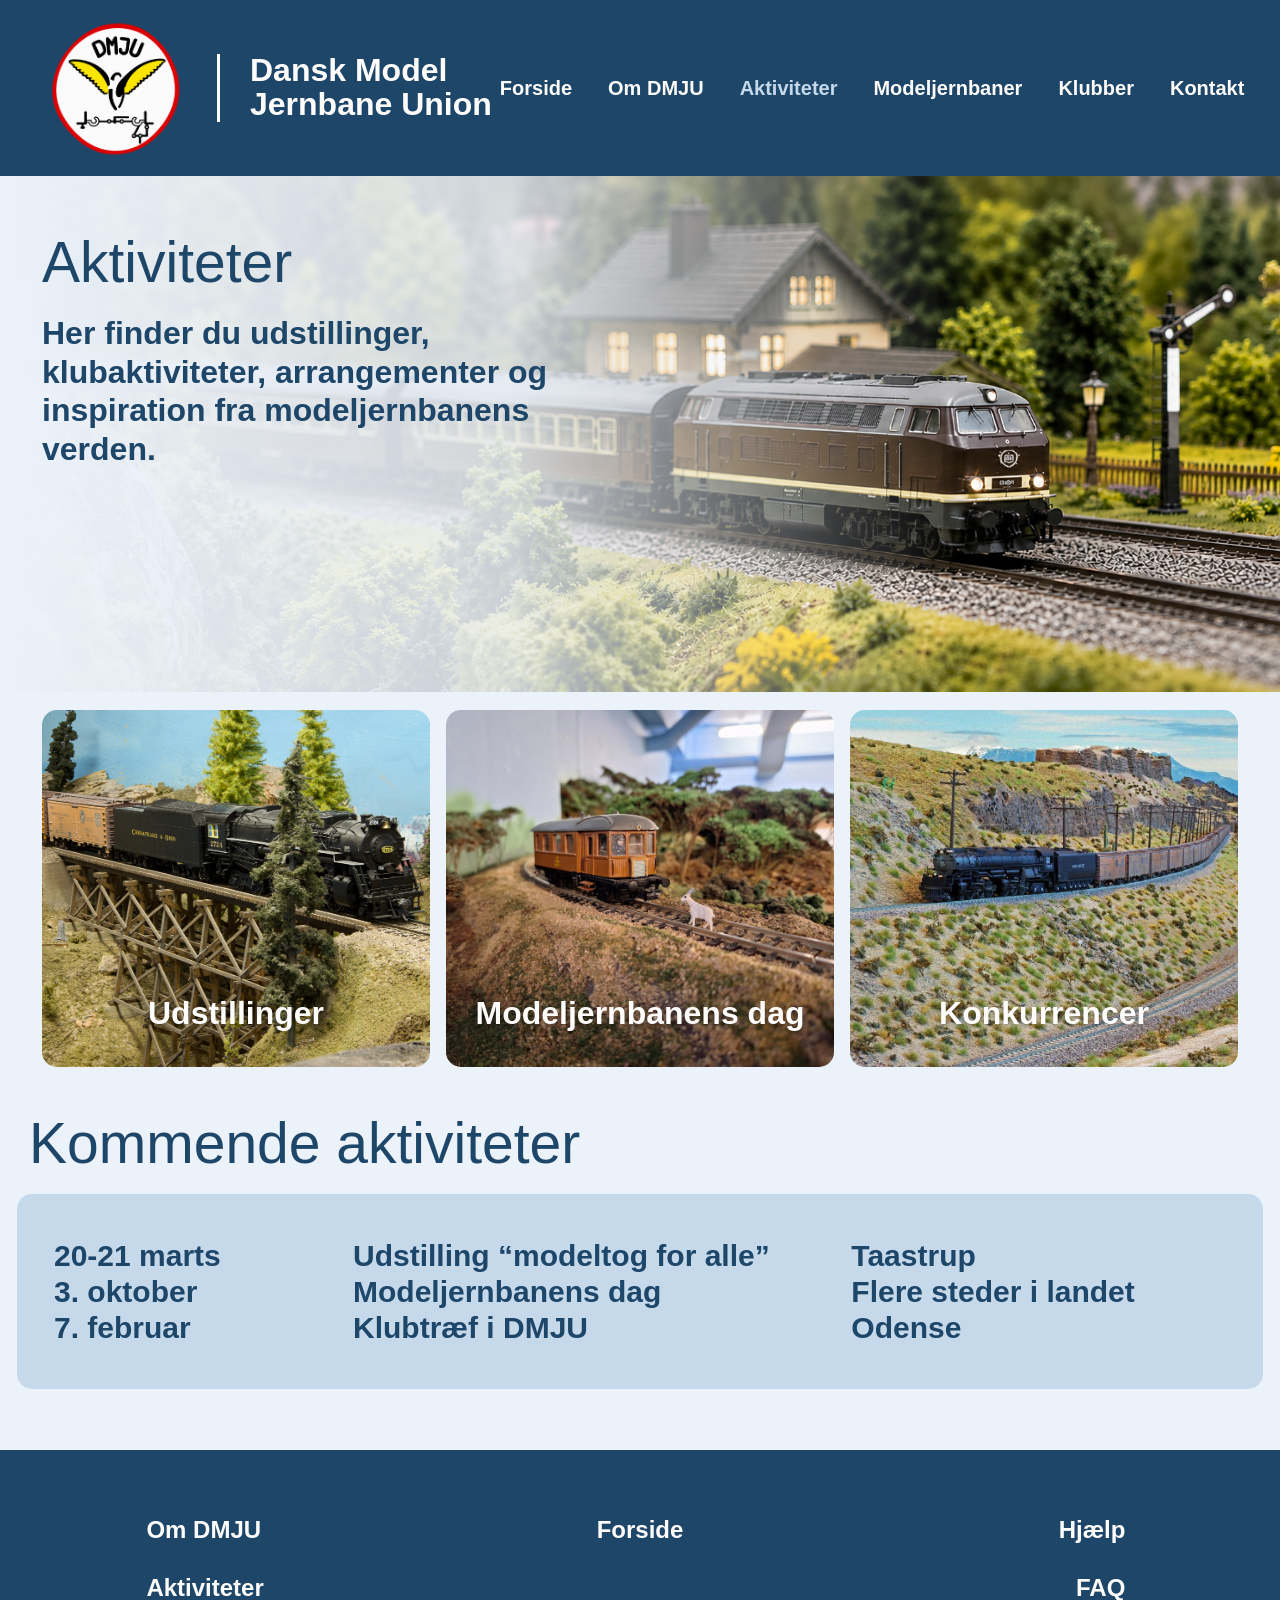
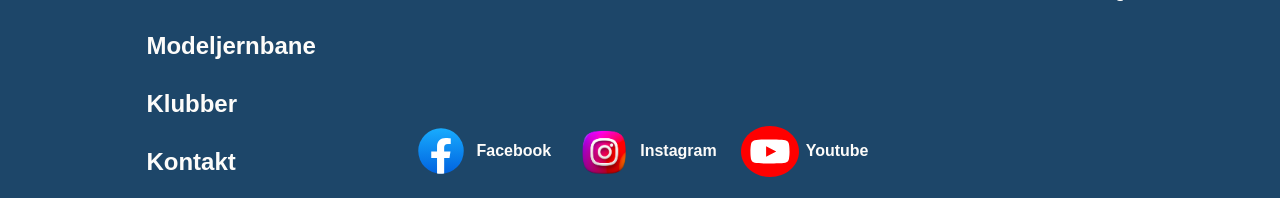
==== aktiviteter.html @ 7f4cd3ee "første commit af hjemmeside" ====
<!doctype html>
<html lang="da">
<head>
  <meta charset="utf-8">
  <meta name="viewport" content="width=device-width, initial-scale=1">
  <title>Aktiviteter – DMJU</title>
  <link href="https://cdn.jsdelivr.net/npm/bootstrap@5.3.3/dist/css/bootstrap.min.css" rel="stylesheet">
  <link rel="stylesheet" href="css/styles.css">
</head>
<body class="activities-page">
  <div id="site-header"></div>
  <main>
    <section class="activities-hero">
      <img src="images/figma/revision/activities-4.png" alt="Modeltog ved en station">
      <div class="activities-hero-overlay"></div>
      <div class="container-fluid activities-heading">
        <h1>Aktiviteter</h1>
        <p>Her finder du udstillinger,<br>klubaktiviteter, arrangementer og<br>inspiration fra modeljernbanens<br>verden.</p>
      </div>
    </section>
    <section class="container-fluid activity-links">
      <div class="row g-3">
        <a class="col-12 col-md-4" href="#upcoming-events"><span class="activity-tile"><img src="images/figma/revision/activities-6.jpeg" alt=""><strong>Udstillinger</strong></span></a>
        <a class="col-12 col-md-4" href="#upcoming-events"><span class="activity-tile"><img src="images/figma/revision/activities-10.jpeg" alt=""><strong>Modeljernbanens dag</strong></span></a>
        <a class="col-12 col-md-4" href="#upcoming-events"><span class="activity-tile"><img src="images/figma/revision/activities-9.jpeg" alt=""><strong>Konkurrencer</strong></span></a>
      </div>
    </section>
    <section id="upcoming-events" class="container-fluid upcoming-section">
      <h2>Kommende aktiviteter</h2>
      <div class="row upcoming-table">
        <strong class="col-md-3">20-21 marts<br>3. oktober<br>7. februar</strong>
        <strong class="col-md-5">Udstilling “modeltog for alle”<br>Modeljernbanens dag<br>Klubtræf i DMJU</strong>
        <strong class="col-md-4">Taastrup<br>Flere steder i landet<br>Odense</strong>
      </div>
    </section>
  </main>
  <div id="site-footer"></div>
  <script src="js/script.js"></script>
  <script src="https://cdn.jsdelivr.net/npm/bootstrap@5.3.3/dist/js/bootstrap.bundle.min.js"></script>
</body>
</html>
---- css/styles.css ----
:root {
  --dmju-navy: #1d4669;
  --dmju-ice: #ecf2fa;
  --dmju-card: #c6d9eb;
  --dmju-white: #fdfcfa;
  --bs-primary: #1d4669;
  --bs-primary-rgb: 29, 70, 105;
  --bs-body-bg: #ecf2fa;
  --bs-body-color: #1d4669;
}

* {
  box-sizing: border-box;
}

html,
body {
  margin: 0;
  min-width: 320px;
  background: var(--dmju-ice);
  color: var(--dmju-navy);
  font-family: Inter, Arial, sans-serif;
}

a {
  color: inherit;
  text-decoration: none;
}

.site-header {
  height: 176px;
  padding: 18px 45px;
  background: var(--dmju-navy);
  color: var(--dmju-white);
}

.site-header .navbar {
  height: 100%;
}

.site-header .navbar-brand {
  display: flex;
  align-items: center;
  gap: 26px;
  margin: 0;
  padding: 0;
  color: var(--dmju-white);
}

.site-header .brand img {
  width: 146px;
  height: 141px;
  object-fit: contain;
}

.site-header .brand span {
  border-left: 3px solid var(--dmju-white);
  padding-left: 30px;
  font-size: 32px;
  font-weight: 600;
  line-height: 1.05;
}

.site-header .navbar-nav {
  gap: 20px;
}

.site-header .nav-link {
  padding: 8px 10px;
  color: var(--dmju-white);
  font-size: 20px;
  font-weight: 700;
  white-space: nowrap;
}

.site-header .nav-link:hover,
.site-header .nav-link.active {
  color: var(--dmju-card);
}

.site-header .navbar-toggler {
  border-color: var(--dmju-white);
}

.site-header .navbar-toggler-icon {
  filter: brightness(0) invert(1);
}

/* Shared footer */

.site-footer {
  min-height: 348px;
  padding: 62px 10.5% 0;
  background: var(--dmju-navy);
  color: var(--dmju-white);
}

.footer-column {
  display: flex;
  flex-direction: column;
  gap: 22px;
  font-size: 24px;
  font-weight: 700;
}

.footer-center {
  align-items: center;
}

.footer-help {
  align-items: flex-end;
  padding-right: 2%;
}

.footer-social {
  display: flex;
  align-items: center;
  gap: 24px;
  margin-top: auto;
}

.footer-social a {
  display: flex;
  align-items: center;
  gap: 7px;
  font-size: 16px;
}

.footer-social img {
  width: 58px;
  height: 52px;
  object-fit: contain;
}

.footer-social a:nth-child(2) img {
  height: 58px;
}

/* Forside */

.home-hero {
  min-height: 454px;
  padding: 15px 50px 0;
}

.home-hero-copy h1 {
  margin: 0 0 16px;
  font-size: 57px;
  font-weight: 700;
  line-height: 1.1;
}

.home-hero-copy p {
  margin: 0;
  font-size: 24px;
  font-weight: 700;
  line-height: 1.35;
}

.dmju-button {
  width: 306px;
  height: 84px;
  margin: 66px 0 0 24px;
  border: 0;
  border-radius: 16px;
  background: var(--dmju-navy);
  color: var(--dmju-white);
  font-size: 32px;
  font-weight: 700;
}

.dmju-button:hover {
  background: #163956;
  color: var(--dmju-white);
}

.dmju-button span {
  margin-left: 9px;
}

.home-hero-image {
  width: 100%;
  height: 398px;
  border-radius: 59px;
  object-fit: cover;
}

.home-links {
  padding: 0 50px;
}

.home-links > .row > a {
  display: block;
}

.home-link-card {
  display: flex;
  min-height: 189px;
  flex-direction: column;
  align-items: center;
  justify-content: space-between;
  padding: 12px 18px 18px;
  border-radius: 16px;
  background: var(--dmju-card);
}

.home-link-card img {
  width: 72%;
  height: 116px;
  object-fit: contain;
}

.home-link-card strong {
  font-size: 40px;
  font-weight: 600;
  line-height: 1;
}

.news-strip {
  display: flex;
  align-items: center;
  min-height: 79px;
  margin-top: 59px;
  margin-bottom: 87px;
  padding: 0 14px;
  gap: 18px;
  border-radius: 11px;
  background: var(--dmju-card);
}

.news-icon {
  display: grid;
  width: 66px;
  height: 63px;
  flex: 0 0 auto;
  place-items: center;
  border-radius: 50%;
  background: var(--dmju-navy);
  color: var(--dmju-white);
  font-size: 64px;
  line-height: 1;
}

.news-strip h2 {
  margin: 0;
  color: #000;
  font-size: 40px;
  white-space: nowrap;
}

.news-divider {
  height: 47px;
  border-left: 3px solid #000;
}

.news-strip p {
  margin: 0;
  color: #000;
  font-size: 14px;
  font-weight: 600;
  white-space: nowrap;
}

.news-strip strong {
  margin-left: auto;
  color: #000;
  font-size: 18px;
  white-space: nowrap;
}

/* Om DMJU */

.about-page {
  min-height: 2027px;
}

.about-hero {
  position: relative;
  height: 470px;
  overflow: hidden;
}

.about-hero > img {
  position: absolute;
  top: 0;
  left: 0;
  width: 100%;
  height: 410px;
  object-fit: cover;
}

.about-hero-overlay {
  position: absolute;
  inset: 0 0 60px;
  background: linear-gradient(
    90deg,
    var(--dmju-ice) 0%,
    rgba(236, 242, 250, 0.84) 37%,
    rgba(236, 242, 250, 0) 72%
  );
}

.about-heading {
  position: relative;
  padding-top: 77px;
}

.about-heading h1 {
  margin: 0 0 24px;
  font-size: 57px;
  font-weight: 700;
}

.about-heading p {
  margin: 0;
  font-size: 36px;
  font-weight: 700;
  line-height: 1.25;
}

.about-content {
  min-height: 1033px;
  padding: 0 78px;
}

.about-copy {
  min-height: 907px;
  padding: 35px 19px;
  border-radius: 30px;
  background: var(--dmju-card);
  font-size: 36px;
  font-weight: 700;
  line-height: 1.45;
}

.about-copy p {
  margin-bottom: 28px;
}

.about-copy a {
  text-decoration: underline;
}

.about-media {
  padding-left: 0;
}

.about-photo {
  display: block;
  width: 100%;
  height: 454px;
  border-radius: 30px;
  object-fit: cover;
}

.about-secondary {
  height: 347px;
  margin-top: 51px;
}

/* Aktiviteter */

.activities-hero {
  position: relative;
  height: 516px;
  overflow: hidden;
}

.activities-hero > img {
  width: 100%;
  height: 100%;
  object-fit: cover;
}

.activities-hero-overlay {
  position: absolute;
  inset: 0;
  background: linear-gradient(
    90deg,
    var(--dmju-ice) 0%,
    rgba(236, 242, 250, 0.85) 40%,
    rgba(236, 242, 250, 0) 75%
  );
}

.activities-heading {
  position: absolute;
  top: 52px;
  left: 0;
  padding-left: 42px;
}

.activities-heading h1 {
  margin: 0 0 18px;
  font-size: 57px;
}

.activities-heading p {
  margin: 0;
  font-size: 32px;
  font-weight: 700;
  line-height: 1.2;
}

.activity-links {
  padding: 18px 42px 0;
}

.activity-tile {
  position: relative;
  display: block;
  height: 357px;
  overflow: hidden;
  border-radius: 15px;
}

.activity-tile img {
  width: 100%;
  height: 100%;
  object-fit: cover;
}

.activity-tile strong {
  position: absolute;
  bottom: 30px;
  left: 0;
  width: 100%;
  color: var(--dmju-white);
  font-size: 32px;
  text-align: center;
  text-shadow: 0 2px 4px rgba(0, 0, 0, 0.25);
}

.upcoming-section {
  padding: 42px 29px 61px;
}

.upcoming-section h2 {
  margin: 0 0 17px;
  font-size: 57px;
}

.upcoming-table {
  min-height: 195px;
  align-items: center;
  padding: 25px 25px;
  border-radius: 15px;
  background: var(--dmju-card);
  font-size: 30px;
  line-height: 1.2;
}

/* Modeljernbaner */

.model-main {
  padding: 32px 60px 60px;
}

.model-intro {
  min-height: 220px;
}

.model-intro h1 {
  margin: 0 0 13px;
  font-size: 57px;
}

.model-intro p {
  margin: 0;
  font-size: 32px;
  font-weight: 700;
  line-height: 1.15;
}

.model-hero-image {
  width: 100%;
  height: 242px;
  border-radius: 16px;
  object-fit: cover;
}

.model-cards {
  margin-top: 30px;
}

.model-card {
  display: flex;
  min-height: 312px;
  flex-direction: column;
  padding: 22px 30px 14px;
  border-radius: 15px;
  background: var(--dmju-card);
}

.model-card h2 {
  margin: 0 0 18px;
  font-size: 29px;
  line-height: 1.1;
}

.model-card p {
  margin: 0;
  font-size: 18px;
  font-weight: 700;
  line-height: 1.25;
}

.model-card a {
  align-self: flex-start;
  margin-top: auto;
  padding: 9px 17px;
  border-radius: 12px;
  background: var(--dmju-navy);
  color: var(--dmju-white);
  font-weight: 700;
}

.model-wide-image {
  width: 100%;
  height: 327px;
  margin-top: 36px;
  border-radius: 16px;
  object-fit: cover;
}

.model-popular {
  padding-top: 27px;
}

.model-popular h2 {
  margin: 0 0 12px;
  font-size: 36px;
}

.model-popular a span {
  display: flex;
  justify-content: space-between;
  padding: 17px;
  border-radius: 13px;
  background: var(--dmju-card);
  font-weight: 700;
}

.model-popular b {
  font-size: 25px;
  font-weight: 400;
}

/* Klubber */

.clubs-hero {
  position: relative;
  height: 276px;
  overflow: hidden;
}

.clubs-hero img {
  width: 100%;
  height: 100%;
  object-fit: cover;
}

.clubs-hero-overlay {
  position: absolute;
  inset: 0;
  background: linear-gradient(
    90deg,
    var(--dmju-ice) 0%,
    rgba(236, 242, 250, 0.78) 41%,
    rgba(236, 242, 250, 0) 72%
  );
}

.clubs-heading {
  position: absolute;
  top: 18px;
  left: 0;
  padding-left: 19px;
}

.clubs-heading h1 {
  margin: 0 0 8px;
  font-size: 36px;
  line-height: 1.1;
}

.clubs-heading p {
  margin: 0;
  font-size: 24px;
  font-weight: 700;
  line-height: 1.1;
}

.clubs-content {
  padding: 19px 24px 44px;
}

.club-filters {
  margin-bottom: 22px;
}

.club-filters .input-group {
  max-width: 270px;
}

.club-filters .input-group-text,
.club-filters .form-control {
  height: 43px;
  border: 0;
  background: var(--dmju-white);
}

.region-pills .form-select {
  width: 100%;
  border: 0;
  border-radius: 30px;
  background: var(--dmju-card);
  color: var(--dmju-navy);
  text-align: center;
  font-weight: 700;
}

.region-pills .btn {
  border: 0;
  border-radius: 30px;
  background: var(--dmju-card);
  color: var(--dmju-navy);
  font-weight: 700;
}

.region-pills .btn.active,
.region-pills .btn:hover {
  background: var(--dmju-navy);
  color: var(--dmju-white);
}

.club-region > h2 {
  margin: 3px 0 8px;
  font-size: 30px;
  text-align: center;
}

.club-item {
  margin-bottom: 12px;
}

.club-card {
  overflow: hidden;
  border: 0;
  border-radius: 9px;
  background: transparent;
  color: var(--dmju-navy);
}

.club-card img {
  width: 100%;
  height: 115px;
  object-fit: cover;
}

.club-card .card-title {
  margin: 0;
  padding: 5px 4px;
  border-radius: 0 0 3px 3px;
  background: var(--dmju-card);
  font-size: 17px;
  font-weight: 700;
  line-height: 1.05;
  text-align: center;
}

/* Kontakt */

.contact-main {
  position: relative;
}

.contact-hero {
  position: relative;
  height: 370px;
  overflow: hidden;
}

.contact-hero img {
  position: absolute;
  top: 18px;
  right: 4%;
  width: 49%;
  height: 350px;
  border-radius: 45px;
  object-fit: cover;
}

.contact-hero-overlay {
  position: absolute;
  inset: 0;
  background: linear-gradient(
    90deg,
    var(--dmju-ice) 0%,
    rgba(236, 242, 250, 0.85) 47%,
    rgba(236, 242, 250, 0) 71%
  );
}

.contact-heading {
  position: relative;
  padding-top: 57px;
  padding-left: 45px;
}

.contact-heading h1 {
  margin: 0 0 12px;
  font-size: 57px;
}

.contact-heading p {
  margin: 0;
  font-size: 24px;
  font-weight: 700;
  line-height: 1.15;
}

.contact-content {
  margin-top: -96px;
  padding-bottom: 52px;
}

.contact-sidebar {
  padding-top: 106px;
}

.contact-box {
  margin-bottom: 38px;
  padding: 12px 40px 18px;
  background: var(--dmju-white);
  color: var(--dmju-navy);
  text-align: center;
}

.contact-box h2 {
  margin: 0 0 12px;
  font-size: 24px;
}

.contact-box p {
  margin: 0 0 25px;
  font-size: 18px;
  font-weight: 700;
  line-height: 1.6;
}

.contact-box.hours p {
  font-size: 16px;
  line-height: 1.15;
}

.contact-box.follow {
  padding-bottom: 26px;
}

.contact-box.follow h2 {
  text-align: left;
}

.contact-box.follow .footer-social {
  margin-top: 0;
  justify-content: space-between;
}

.contact-box.follow .footer-social a {
  color: var(--dmju-navy);
  font-weight: 700;
}

.contact-form {
  position: relative;
  z-index: 2;
  min-height: 680px;
  border: 0;
  border-radius: 36px;
  background: var(--dmju-white);
}

.contact-form h2 {
  margin-bottom: 17px;
  font-size: 36px;
}

.contact-form label {
  display: block;
  margin-bottom: 12px;
  font-size: 18px;
  font-weight: 700;
}

.contact-form input,
.contact-form textarea {
  margin-top: 6px;
  margin-bottom: 10px;
  border: 0;
  border-radius: 4px;
  background: var(--dmju-card);
}

.contact-form textarea {
  min-height: 210px;
}

.contact-form button {
  margin-top: 25px;
  padding: 8px;
  border: 0;
  background: var(--dmju-navy);
  font-size: 22px;
  font-weight: 700;
}

.form-status {
  margin-top: 12px;
  font-weight: 700;
}

/* Responsive adjustments */

@media (max-width: 1100px) {
  .site-header .navbar-nav {
    gap: 3px;
  }

  .site-header .nav-link {
    padding-inline: 5px;
    font-size: 16px;
  }

  .site-header .brand span {
    font-size: 25px;
  }

  .home-link-card strong {
    font-size: 30px;
  }

  .news-strip p {
    white-space: normal;
  }
}

@media (max-width: 991.98px) {
  .site-header {
    height: auto;
    min-height: 110px;
    padding: 12px 20px;
  }

  .site-header .navbar-collapse {
    padding-top: 18px;
  }

  .site-header .nav-link {
    padding-left: 0;
  }

  .about-content {
    padding: 0 32px 50px;
  }

  .about-copy {
    min-height: auto;
    font-size: 24px;
  }

  .about-photo {
    height: 360px;
  }

  .about-secondary {
    height: 260px;
  }

  .contact-content {
    margin-top: 0;
  }

  .contact-sidebar {
    padding-top: 0;
  }
}

@media (max-width: 767.98px) {
  .site-header .brand img {
    width: 78px;
    height: 78px;
  }

  .site-header .brand span {
    padding-left: 12px;
    font-size: 18px;
  }

  .home-hero {
    padding: 30px 22px;
  }

  .home-hero-copy h1,
  .about-heading h1,
  .activities-heading h1,
  .model-intro h1,
  .contact-heading h1 {
    font-size: 38px;
  }

  .home-hero-copy p,
  .contact-heading p {
    font-size: 19px;
  }

  .dmju-button {
    width: 245px;
    height: 66px;
    margin: 30px 0 30px;
    font-size: 24px;
  }

  .home-hero-image {
    height: 250px;
    border-radius: 28px;
  }

  .home-links {
    padding: 0 22px;
  }

  .home-link-card {
    min-height: 150px;
  }

  .home-link-card strong {
    font-size: 24px;
  }

  .home-link-card img {
    height: 92px;
  }

  .news-strip {
    flex-wrap: wrap;
    margin: 32px 22px 52px;
    padding: 12px;
  }

  .news-strip h2 {
    font-size: 22px;
  }

  .news-strip p {
    width: 100%;
  }

  .news-strip strong {
    margin-left: 0;
    font-size: 12px;
  }

  .about-page {
    min-height: 0;
  }

  .about-hero {
    height: 330px;
  }

  .about-hero > img {
    height: 330px;
  }

  .about-heading {
    padding-top: 48px;
  }

  .about-heading p {
    font-size: 24px;
  }

  .about-content {
    padding: 0 22px 50px;
  }

  .about-copy {
    padding: 24px;
    font-size: 20px;
  }

  .about-photo {
    height: 260px;
  }

  .activities-hero {
    height: 400px;
  }

  .activities-heading {
    top: 35px;
    padding-left: 22px;
  }

  .activities-heading p {
    font-size: 22px;
  }

  .activity-links {
    padding: 18px 22px 0;
  }

  .activity-tile {
    height: 220px;
  }

  .upcoming-section {
    padding: 32px 22px 50px;
  }

  .upcoming-section h2 {
    font-size: 38px;
  }

  .upcoming-table {
    font-size: 20px;
  }

  .model-main {
    padding: 30px 22px 50px;
  }

  .model-intro p {
    margin-bottom: 24px;
    font-size: 22px;
  }

  .model-hero-image {
    height: 210px;
  }

  .model-card {
    min-height: 260px;
  }

  .model-wide-image {
    height: 240px;
  }

  .clubs-hero {
    height: 240px;
  }

  .clubs-heading {
    padding-left: 20px;
  }

  .clubs-heading h1 {
    font-size: 28px;
  }

  .clubs-heading p {
    font-size: 18px;
  }

  .clubs-content {
    padding-inline: 22px;
  }

  .contact-hero {
    height: 470px;
  }

  .contact-hero img {
    top: 170px;
    right: 5%;
    width: 90%;
    height: 260px;
  }

  .contact-heading {
    padding: 42px 22px 0;
  }

  .contact-heading p {
    font-size: 18px;
  }

  .contact-content {
    padding-inline: 22px;
  }

  .contact-form h2 {
    font-size: 28px;
  }

  .site-footer {
    min-height: 0;
    padding: 38px 28px;
  }

  .footer-column {
    align-items: flex-start;
    margin-bottom: 32px;
    font-size: 20px;
  }

  .footer-center {
    align-items: flex-start;
  }

  .footer-help {
    align-items: flex-start;
    padding-right: 0;
  }

  .footer-social {
    margin-top: 24px;
  }
}
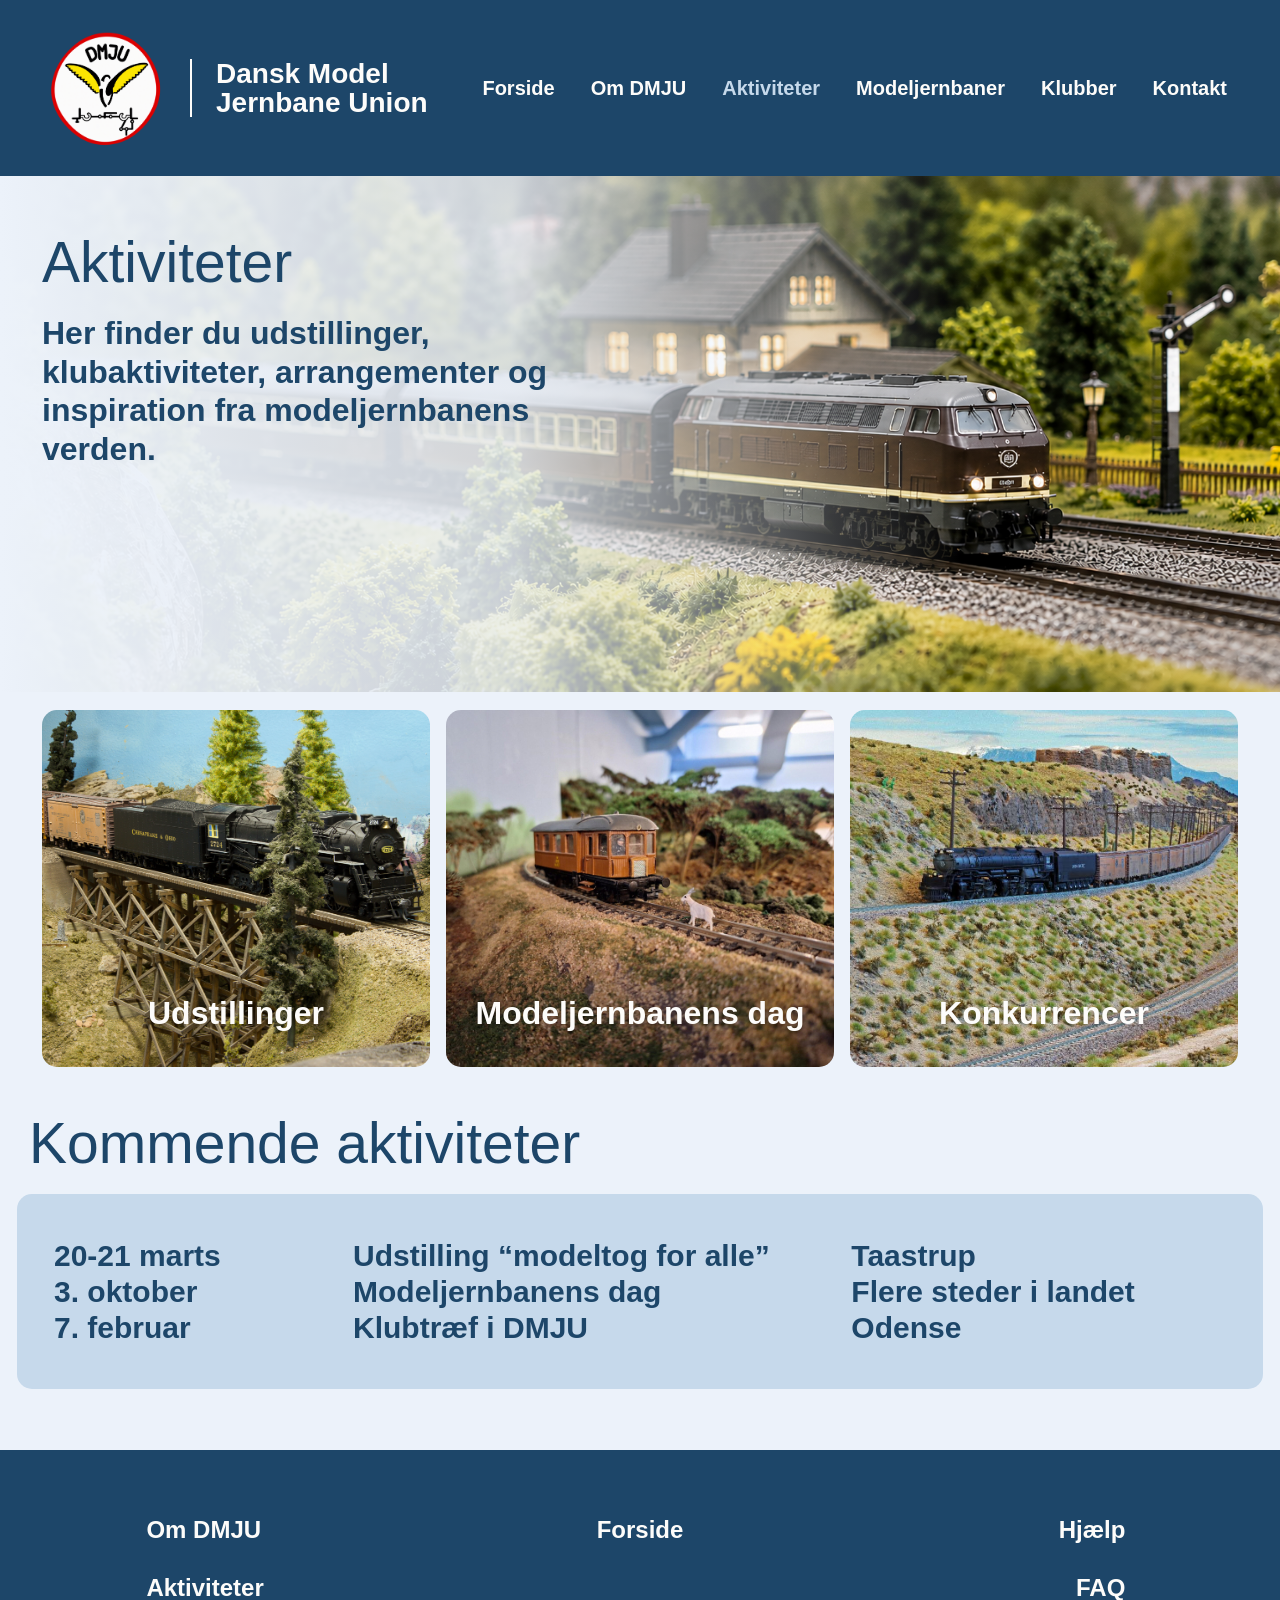
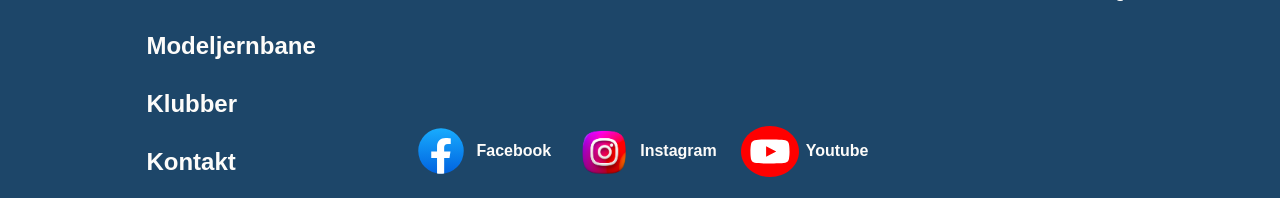
==== commit e3b96d2b: "færdige resultat" ====
--- a/aktiviteter.html
+++ b/aktiviteter.html
@@ -20,9 +20,9 @@
     </section>
     <section class="container-fluid activity-links">
       <div class="row g-3">
-        <a class="col-12 col-md-4" href="#upcoming-events"><span class="activity-tile"><img src="images/figma/revision/activities-6.jpeg" alt=""><strong>Udstillinger</strong></span></a>
-        <a class="col-12 col-md-4" href="#upcoming-events"><span class="activity-tile"><img src="images/figma/revision/activities-10.jpeg" alt=""><strong>Modeljernbanens dag</strong></span></a>
-        <a class="col-12 col-md-4" href="#upcoming-events"><span class="activity-tile"><img src="images/figma/revision/activities-9.jpeg" alt=""><strong>Konkurrencer</strong></span></a>
+        <a class="col-12 col-md-4" href="#upcoming-events"><span class="activity-tile"><img src="images/figma/revision/activities-6.jpeg" class="image-fluid hover-dark" alt=""><strong>Udstillinger</strong></span></a>
+        <a class="col-12 col-md-4" href="#upcoming-events"><span class="activity-tile"><img src="images/figma/revision/activities-10.jpeg" class="image-fluid hover-dark" alt=""><strong>Modeljernbanens dag</strong></span></a>
+        <a class="col-12 col-md-4" href="#upcoming-events"><span class="activity-tile"><img src="images/figma/revision/activities-9.jpeg" class="image-fluid hover-dark" alt=""><strong>Konkurrencer</strong></span></a>
       </div>
     </section>
     <section id="upcoming-events" class="container-fluid upcoming-section">
--- a/css/styles.css
+++ b/css/styles.css
@@ -3,6 +3,7 @@
   --dmju-ice: #ecf2fa;
   --dmju-card: #c6d9eb;
   --dmju-white: #fdfcfa;
+  --dmju-red: #e53935;
   --bs-primary: #1d4669;
   --bs-primary-rgb: 29, 70, 105;
   --bs-body-bg: #ecf2fa;
@@ -41,22 +42,22 @@
 .site-header .navbar-brand {
   display: flex;
   align-items: center;
-  gap: 26px;
+  gap: 20px;
   margin: 0;
   padding: 0;
   color: var(--dmju-white);
 }
 
 .site-header .brand img {
-  width: 146px;
-  height: 141px;
+  width: 125px;
+  height: 121px;
   object-fit: contain;
 }
 
 .site-header .brand span {
-  border-left: 3px solid var(--dmju-white);
-  padding-left: 30px;
-  font-size: 32px;
+  border-left: 2px solid var(--dmju-white);
+  padding-left: 24px;
+  font-size: 28px;
   font-weight: 600;
   line-height: 1.05;
 }
@@ -73,7 +74,10 @@
   white-space: nowrap;
 }
 
-.site-header .nav-link:hover,
+.site-header .nav-link:hover {
+  color: var(--dmju-red);
+}
+
 .site-header .nav-link.active {
   color: var(--dmju-card);
 }
@@ -134,6 +138,70 @@
 
 .footer-social a:nth-child(2) img {
   height: 58px;
+}
+
+.social-modal[hidden] {
+  display: none;
+}
+
+.social-modal {
+  position: fixed;
+  inset: 0;
+  z-index: 1050;
+  display: grid;
+  place-items: center;
+  padding: 24px;
+}
+
+.social-modal-backdrop {
+  position: absolute;
+  inset: 0;
+  background: rgba(0, 0, 0, 0.72);
+}
+
+.social-modal-content {
+  position: relative;
+  z-index: 1;
+  max-width: min(900px, 92vw);
+  max-height: 92vh;
+  overflow: auto;
+  padding: 28px;
+  border-radius: 24px;
+  background: var(--dmju-ice);
+  box-shadow: 0 12px 40px rgba(0, 0, 0, 0.35);
+  text-align: center;
+}
+
+.social-modal-content h2 {
+  margin: 0 36px 20px;
+  color: var(--dmju-navy);
+  font-size: 28px;
+}
+
+.social-modal-image {
+  display: block;
+  max-width: 100%;
+  max-height: 75vh;
+  width: auto;
+  height: auto;
+  margin: 0 auto;
+  border-radius: 16px;
+}
+
+.social-modal-close {
+  position: absolute;
+  top: 10px;
+  right: 14px;
+  border: 0;
+  background: transparent;
+  color: var(--dmju-navy);
+  font-size: 34px;
+  line-height: 1;
+  cursor: pointer;
+}
+
+body.social-modal-open {
+  overflow: hidden;
 }
 
 /* Forside */
@@ -183,6 +251,14 @@
   height: 398px;
   border-radius: 59px;
   object-fit: cover;
+}
+
+.fade-image {
+  mask-image: linear-gradient(
+          to right,
+          transparent 0%,
+          black 40%
+  );
 }
 
 .home-links {
@@ -323,6 +399,11 @@
   padding: 0 78px;
 }
 
+.om-dmju footer {
+  padding-top: 60px;
+  margin-top: 20px;
+}
+
 .about-copy {
   min-height: 907px;
   padding: 35px 19px;
@@ -358,6 +439,36 @@
   margin-top: 51px;
 }
 
+/* Giv tekstboksen og billederne luft imellem sig på store skærme. */
+@media (min-width: 992px) {
+  .about-content > .row > .about-copy,
+  .about-content > .row > .about-media {
+    flex: 0 0 48%;
+    max-width: 48%;
+  }
+
+  .about-media {
+    padding-right: 0;
+    display: flex;
+    flex-direction: column;
+    gap: 0;
+    align-items: stretch;
+  }
+
+  .about-media .about-photo {
+    flex: none;
+    width: 100%;
+    height: 454px;
+  }
+
+  .about-media .about-secondary {
+    flex: none;
+    width: 100%;
+    height: 347px;
+    margin-top: 51px;
+  }
+}
+
 /* Aktiviteter */
 
 .activities-hero {
@@ -370,6 +481,15 @@
   width: 100%;
   height: 100%;
   object-fit: cover;
+}
+
+.hover-dark {
+  transition: filter 0.3s ease;
+  cursor: pointer;
+}
+
+.hover-dark:hover {
+  filter: brightness(60%);
 }
 
 .activities-hero-overlay {
@@ -516,9 +636,12 @@
 }
 
 .model-wide-image {
-  width: 100%;
+  display: block;
+  width: min(1100px, 100%);
   height: 327px;
   margin-top: 36px;
+  margin-right: auto;
+  margin-left: auto;
   border-radius: 16px;
   object-fit: cover;
 }
@@ -595,6 +718,15 @@
   padding: 19px 24px 44px;
 }
 
+#club-list img {
+  transition: filter 0.3s ease;
+  cursor: pointer;
+}
+
+#club-list img:hover {
+  filter: brightness(60%);
+}
+
 .club-filters {
   margin-bottom: 22px;
 }
@@ -732,6 +864,7 @@
 .contact-box {
   margin-bottom: 38px;
   padding: 12px 40px 18px;
+  border-radius: 24px;
   background: var(--dmju-white);
   color: var(--dmju-navy);
   text-align: center;
